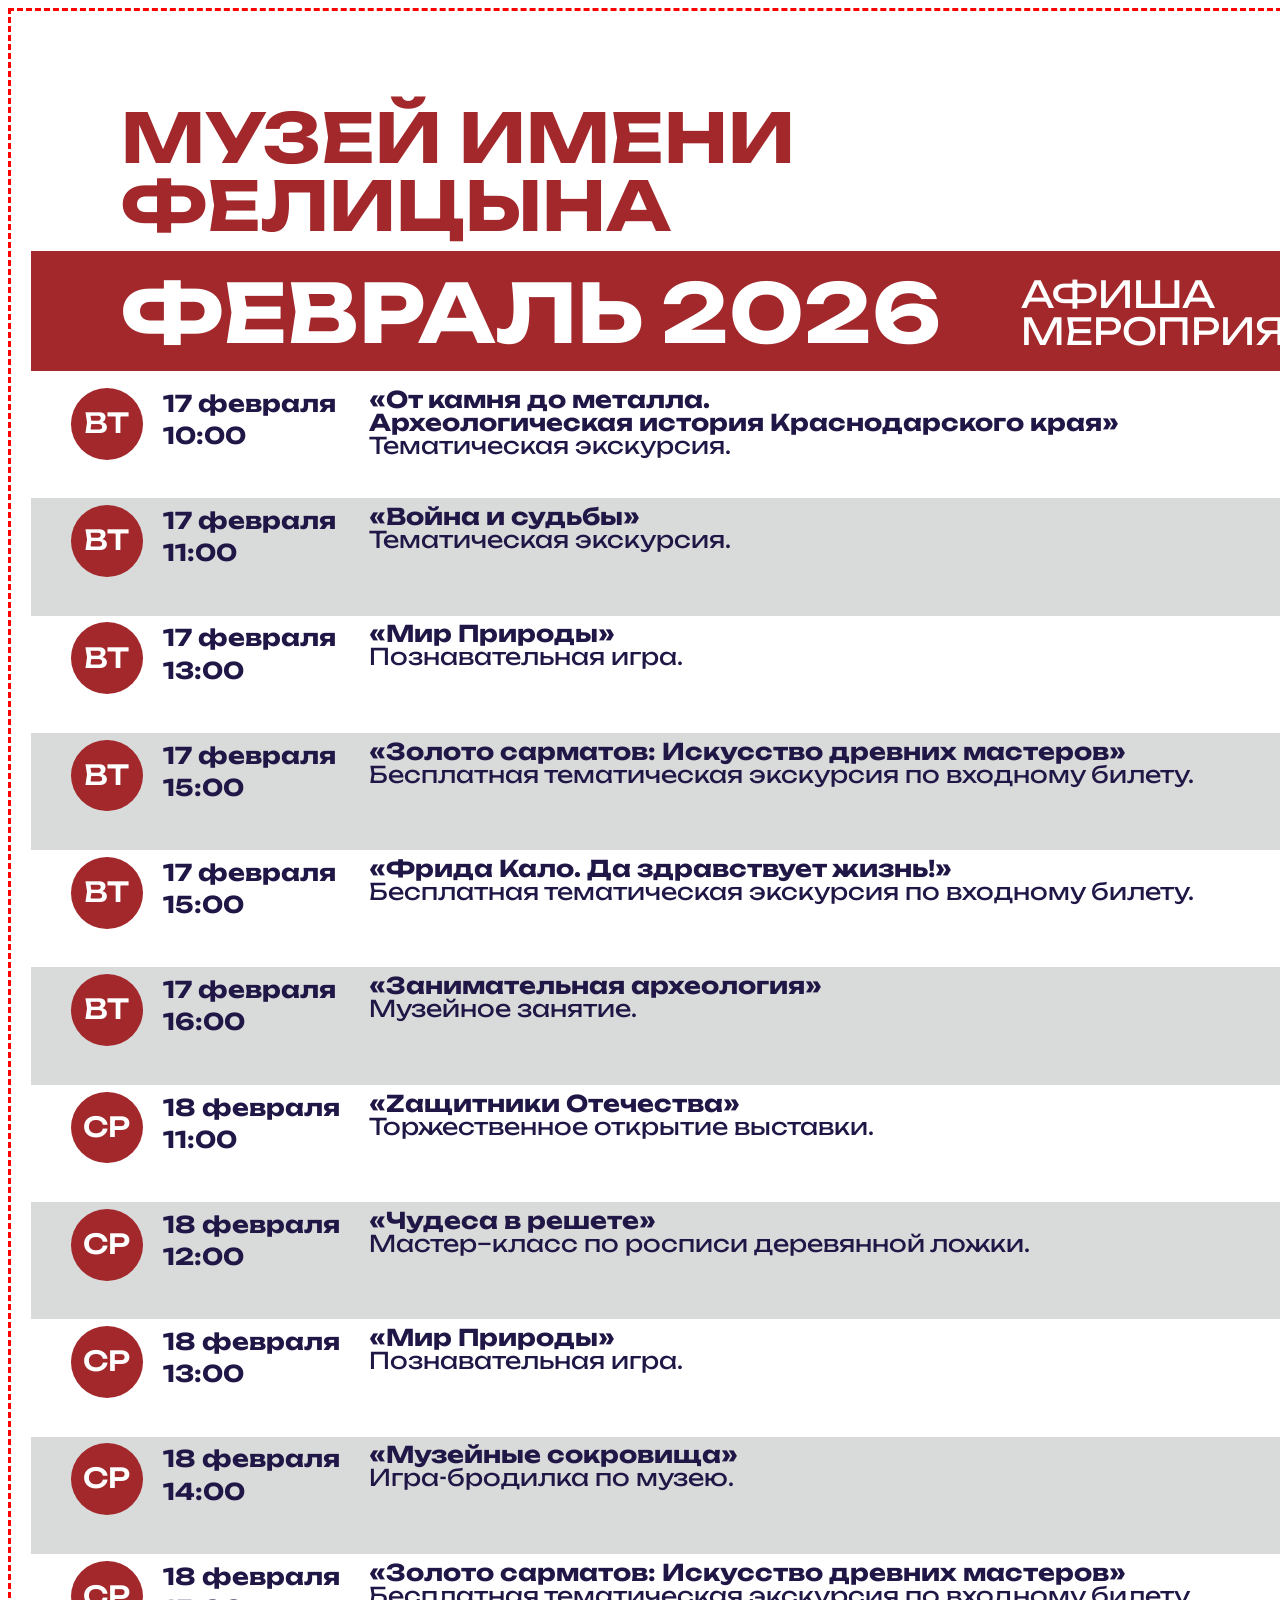
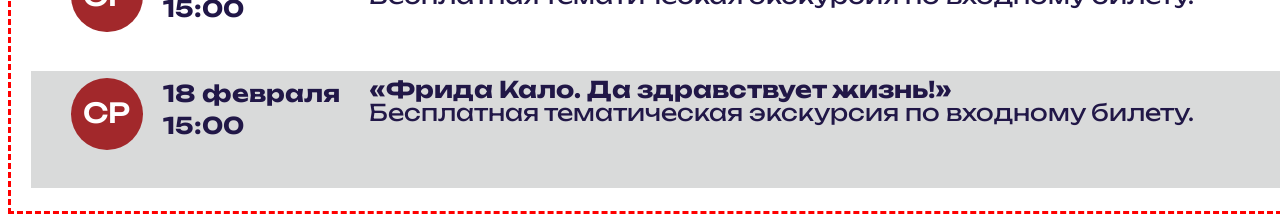
==== raspisanie_myzei.html @ f91c915f "Оригинал HTML/CSS" ====
<!doctype html>
<html lang="ru">
  <meta charset="utf-8" />
  <meta name="viewport" content="width=device-width, initial-scale=1" />
  <head>
    <link rel="stylesheet" href="raspisanie_myzei.css" />
    <link rel="preconnect" href="https://fonts.googleapis.com" />
    <link rel="preconnect" href="https://fonts.gstatic.com" crossorigin />
    <link
      href="https://fonts.googleapis.com/css2?family=Unbounded:wght@200..900&display=swap"
      rel="stylesheet"
    />
  </head>
  <body>
    <div class="table_wrap">
      <div class="table_head">
        <div class="header_item">
          <div class="">
            <p class="h2">МУЗЕЙ ИМЕНИ<br />ФЕЛИЦЫНА</p>
            <p class="h1">Февраль 2026</p>
          </div>
          <p class="h3">АФИША<br />МЕРОПРИЯТИЙ</p>
        </div>
        <div class="header_item peshie">
          <span>пешеходные экскурсии</span><br />
          по будням: 14:00, 15:00,<br />
          суббота: 11:00, воскресенье: 15:00
        </div>
        <div class="header_item">
          <img class="pushkin" src="pushkin.png" alt="" />
          <img class="buildings" src="buildings.png" alt="" />
          <p class="zapis">
            ЗАПИСЬ ПО ТЕЛЕФОНУ:<br />8 (861) 267 16 21<br />8 (861) 262 40 86
          </p>
        </div>
      </div>
      <ul>
        <li>
          <p>вт</p>
          <p>17 февраля<br />10:00</p>
          <p>
            <span
              >«От камня до металла.<br />Археологическая история Краснодарского
              края»</span
            ><br />
            Тематическая экскурсия.
          </p>
        </li>
        <li>
          <p>вт</p>
          <p>17 февраля<br />11:00</p>
          <p>
            <span>«Война и судьбы»</span><br />
            Тематическая экскурсия.
          </p>
        </li>
        <!-- <li>
        <p>вт</p>
        <p>17 февраля<br>14:00</p>
        <p><span>«Музейные сокровища»</span><br>
          Игра-бродилка по музею.</p>
      </li> -->
        <li>
          <p>вт</p>
          <p>17 февраля<br />13:00</p>
          <p>
            <span>«Мир Природы»</span><br />
            Познавательная игра.
          </p>
        </li>
        <li>
          <p>вт</p>
          <p>17 февраля<br />15:00</p>
          <p>
            <span>«Золото сарматов: Искусство древних мастеров»</span><br />
            Бесплатная тематическая экскурсия по входному билету.
          </p>
        </li>
        <li>
          <p>вт</p>
          <p>17 февраля<br />15:00</p>
          <p>
            <span>«Фрида Кало. Да здравствует жизнь!»</span><br />
            Бесплатная тематическая экскурсия по входному билету.
          </p>
        </li>
        <li>
          <p>вт</p>
          <p>17 февраля<br />16:00</p>
          <p>
            <span>«Занимательная археология»</span><br />
            Музейное занятие.
          </p>
        </li>
        <li>
          <p>ср</p>
          <p>18 февраля<br />11:00</p>
          <p>
            <span>«Zащитники Отечества»</span><br />
            Торжественное открытие выставки.
          </p>
        </li>
        <li>
          <p>ср</p>
          <p>18 февраля<br />12:00</p>
          <p>
            <span>«Чудеса в решете»</span><br />
            Мастер–класс по росписи деревянной ложки.
          </p>
        </li>
        <!-- <li>
        <p>ср</p>
        <p>18 февраля<br>11:00</p>
        <p><span>«Война и судьбы»</span><br>
        Тематическая экскурсия.</p>
      </li> -->
        <li>
          <p>ср</p>
          <p>18 февраля<br />13:00</p>
          <p>
            <span>«Мир Природы»</span><br />
            Познавательная игра.
          </p>
        </li>
        <li>
          <p>ср</p>
          <p>18 февраля<br />14:00</p>
          <p>
            <span>«Музейные сокровища»</span><br />
            Игра-бродилка по музею.
          </p>
        </li>
        <li>
          <p>ср</p>
          <p>18 февраля<br />15:00</p>
          <p>
            <span>«Золото сарматов: Искусство древних мастеров»</span><br />
            Бесплатная тематическая экскурсия по входному билету.
          </p>
        </li>
        <li>
          <p>ср</p>
          <p>18 февраля<br />15:00</p>
          <p>
            <span>«Фрида Кало. Да здравствует жизнь!»</span><br />
            Бесплатная тематическая экскурсия по входному билету.
          </p>
        </li>
        <li>
          <p>ср</p>
          <p>18 февраля<br />15:00</p>
          <p>
            <span>«Хлеб-кормилец»</span><br />
            Интерактивное мероприятие.
          </p>
        </li>
        <li>
          <p>ср</p>
          <p>18 февраля<br />16:00</p>
          <p>
            <span>«Занимательная археология»</span><br />
            Музейное занятие.
          </p>
        </li>
        <!-- <li>
        <p>ср</p>
        <p>18 февраля<br>16:00</p>
        <p><span>«Богомолы – насекомые с другой планеты»</span><br>
        Бесплатная авторская экскурсия с розыгрышем призов по цене входного билета на выставку. В конце викторина и розыгрыш призов!</p>
      </li> -->
        <!-- <li>
        <p>ср</p>
        <p>18 февраля<br>17:00</p>
        <p><span>Открытое кормление ящериц, богомолов и пауков</span><br>
        Вход по билету на выставку<br>«Богомолы – насекомые с другой планеты».</p>
      </li> -->
        <li>
          <p>чт</p>
          <p>19 февраля<br />11:00</p>
          <p>
            <span>«Защитники Отечества»</span><br />
            Музыкальная гостиная.
          </p>
        </li>
        <!-- <li>
        <p>чт</p>
        <p>19 февраля<br>11:00</p>
        <p><span>«Чудеса в решете»</span><br>
        Мастер-класс по созданию авторского сувенира.</p>
      </li> -->
        <li>
          <p>чт</p>
          <p>19 февраля<br />11:00</p>
          <p>
            <span>«Война и судьбы»</span><br />
            Тематическая экскурсия.
          </p>
        </li>
        <!-- <li>
        <p>чт</p>
        <p>19 февраля<br>14:00</p>
        <p><span>«Музейные сокровища»</span><br>
        Игра-бродилка по музею.</p>
      </li> -->
        <!-- <li>
        <p>чт</p>
        <p>19 февраля<br>14:00</p>
        <p><span>«Я видел это»</span><br>
        Пешеходная экскурсия.</p>
      </li> -->
        <li>
          <p>чт</p>
          <p>19 февраля<br />15:00</p>
          <p>
            <span>«Золото сарматов: Искусство древних мастеров»</span><br />
            Бесплатная тематическая экскурсия по входному билету.
          </p>
        </li>
        <li>
          <p>чт</p>
          <p>19 февраля<br />15:00</p>
          <p>
            <span>«Фрида Кало. Да здравствует жизнь!»</span><br />
            Бесплатная тематическая экскурсия по входному билету.
          </p>
        </li>
        <li>
          <p>чт</p>
          <p>19 февраля<br />16:00</p>
          <p>
            <span>«Прорыв»</span><br />
            Экскурсия–спектакль.
          </p>
        </li>
        <!-- <li>
        <p>чт</p>
        <p>19 февраля<br>19:00</p>
        <p><span>«В доме купцов Богарсуковых»</span><br>
        Тематическая экскурсия.</p>
      </li> -->
        <!-- <li>
        <p>чт</p>
        <p>19 февраля<br>12:00</p>
        <p><span>«Тайны и мифы страны фараонов»</span><br>
        Тематическая экскурсия по выставке<br>«Тайны древнего Египта».</p>
      </li> -->
        <!-- <li>
        <p>чт</p>
        <p>19 февраля<br>15:00</p>
        <p><span>«Подвиги древних героев»</span><br>
        Экскурсия-спектакль.</p>
      </li> -->
        <!-- <li>
        <p>чт</p>
        <p>19 февраля<br>15:00</p>
        <p><span>«Жизнь тропических обитателей»</span><br>
        Бесплатная авторская экскурсия. Вход по билету<br>на выставку «Богомолы – насекомые с другой планеты».</p>
      </li> -->
        <li>
          <p>чт</p>
          <p>19 февраля<br />18:30</p>
          <p>
            <span>«В старинном доме с лестницей витой»</span><br />
            Экскурсия-спектакль.
          </p>
        </li>
        <!-- <li>
        <p>чт</p>
        <p>19 февраля<br>18:30</p>
        <p><span>Литературное чаепитие «Охотники до чаю и романсов»</span><br>
        Музыкальный вечер в доме Богарсуковых.</p>
      </li> -->
        <!-- <li>
        <p>чт</p>
        <p>19 февраля<br>19:00</p>
        <p><span>«Загадки и тайны дома Богарсуковых»</span><br>
        Экскурсия-спектакль.</p>
      </li> -->
        <!-- <li>
        <p>пт</p>
        <p>20 февраля<br>11:00</p>
        <p><span>«Война и судьбы»</span><br>
        Тематическая экскурсия.</p>
      </li> -->
        <!-- <li>
        <p>пт</p>
        <p>20 февраля<br>14:00</p>
        <p><span>«Музейные сокровища»</span><br>
        Игра-бродилка по музею.</p>
      </li> -->
        <li>
          <p>пт</p>
          <p>20 февраля<br />14:00</p>
          <p>
            <span>«История Кубани. Земляки и соседи»</span><br />
            Игра-путешествие.
          </p>
        </li>
        <li>
          <p>пт</p>
          <p>20 февраля<br />15:00</p>
          <p>
            <span>«Музей для малышей»</span><br />
            Экскурсия-спектакль.
          </p>
        </li>
        <li>
          <p>пт</p>
          <p>20 февраля<br />15:00</p>
          <p>
            <span>«Золото сарматов: Искусство древних мастеров»</span><br />
            Бесплатная тематическая экскурсия по входному билету.
          </p>
        </li>
        <li>
          <p>пт</p>
          <p>20 февраля<br />15:00</p>
          <p>
            <span>«Фрида Кало. Да здравствует жизнь!»</span><br />
            Бесплатная тематическая экскурсия по входному билету.
          </p>
        </li>
        <li>
          <p>пт</p>
          <p>20 февраля<br />16:00</p>
          <p>
            <span>«Занимательная археология»</span><br />
            Музейное занятие.
          </p>
        </li>
        <!-- <li>
        <p>пт</p>
        <p>20 февраля<br>15:00</p>
        <p><span>«Богомолы – насекомые с другой планеты»</span><br>
        Бесплатная авторская экскурсия с розыгрышем призов по цене входного билета на выставку.</p>
      </li> -->
        <!-- <li>
        <p>пт</p>
        <p>20 февраля<br>16:00</p>
        <p><span>Открытое кормление ящериц, богомолов и пауков</span><br>
        Вход по билету на выставку<br>«Богомолы – насекомые с другой планеты».</p>
      </li> -->
        <!-- <li>
        <p>пт</p>
        <p>20 февраля<br>15:30</p>
        <p><span>«Ящерицы: что мы о них знаем?»</span><br>
        Бесплатная авторская экскурсия о хамелеонах и эублефарах. Вход по билету на выставку<br>«Богомолы – насекомые с другой планеты».</p>
      </li> -->
        <li>
          <p>сб</p>
          <p>21 февраля<br />12:00, 15:00</p>
          <p>
            <span>«Фрида Кало. Да здравствует жизнь!»</span><br />
            Бесплатная тематическая экскурсия по входному билету.
          </p>
        </li>
        <li>
          <p>сб</p>
          <p>21 февраля<br />13:00</p>
          <p>
            <span>«Музейные сокровища»</span><br />
            Игра–бродилка по музею.
          </p>
        </li>
        <li>
          <p>сб</p>
          <p>21 февраля<br />14:00</p>
          <p>
            <span>«Святое воинство: образы защитников Отечества»</span><br />
            Тематическое мероприятие в рамках проекта Святое воинство6 образы
            защитников Отечества.
          </p>
        </li>
        <li>
          <p>сб</p>
          <p>21 февраля<br />15:00</p>
          <p>
            <span>«Чудеса в решете»</span><br />
            Мастер–класс по росписи деревянной ложки.
          </p>
        </li>
        <!-- <li>
        <p>сб</p>
        <p>21 февраля<br>11:00</p>
        <p><span>«Музейные сокровища»</span><br>
        Игра-бродилка по музею.</p>
      </li> -->
        <!-- <li>
        <p>сб</p>
        <p>21 февраля<br>14:00</p>
        <p><span>«Музей для малышей»</span><br>
        Интерактивная программа.</p>
      </li> -->
        <li>
          <p>сб</p>
          <p>21 февраля<br />15:00</p>
          <p>
            <span>«Золото сарматов: Искусство древних мастеров»</span><br />
            Бесплатная тематическая экскурсия по входному билету.
          </p>
        </li>
        <!-- <li>
        <p>сб</p>
        <p>21 февраля<br>15:00</p>
        <p><span>«Золото сарматов: Искусство древних мастеров»</span><br>
        Бесплатная тематическая экскурсия по входному билету.</p>
      </li> -->
        <li>
          <p>сб</p>
          <p>21 февраля<br />15:00</p>
          <p>
            <span>«Богомолы – насекомые с другой планеты»</span><br />
            Бесплатная авторская экскурсия по цене входного билета на выставку.
            В конце викторина и розыгрыш призов!
          </p>
        </li>
        <li>
          <p>сб</p>
          <p>21 февраля<br />16:00</p>
          <p>
            <span>Открытое кормление ящериц, богомолов и пауков</span><br />
            Вход по билету на выставку<br />«Богомолы – насекомые с другой
            планеты».
          </p>
        </li>
        <li>
          <p>сб</p>
          <p>21 февраля<br />17:30</p>
          <p>
            <span
              >Встреча с Сергеем Котловым-бардом, член Союза деятелей авторской
              песни</span
            ><br />
          </p>
        </li>
        <!-- <li>
        <p>сб</p>
        <p>21 февраля<br>17:00</p>
        <p><span>Тематическая программа в рамках работы выставки<br>«Высоцкий. Голос эпохи»</span><br>
        </p>
      </li> -->
        <!--
      <li>
        <p>сб</p>
        <p>21 февраля<br>19:00</p>
        <p><span>«В старинном доме с лестницей витой»</span><br>
        Экскурсия-спектакль.</p>
      </li> -->
        <!-- <li>
        <p>сб</p>
        <p>21 февраля<br>19:00</p>
        <p><span>«Загадки и тайны дома Богарсуковых»</span><br>
        Экскурсия-спектакль.</p>
      </li> -->
        <!-- <li>
        <p>вс</p>
        <p>22 февраля<br>11:00</p>
        <p><span>«Чудеса в решете»</span><br>
          Мастер–класс по росписи деревянной ложки.</p>
      </li> -->
        <li>
          <p>вс</p>
          <p>22 февраля<br />12:00, 15:00</p>
          <p>
            <span>«Фрида Кало. Да здравствует жизнь!»</span><br />
            Бесплатная тематическая экскурсия по входному билету.
          </p>
        </li>
        <!-- <li>
        <p>вс</p>
        <p>22 февраля<br>15:00</p>
        <p><span>«Чудеса в решете»</span><br>
        Мастер–класс по росписи деревянной ложки.</p>
      </li> -->
        <li>
          <p>вс</p>
          <p>22 февраля<br />15:00</p>
          <p>
            <span>«Золото сарматов: Искусство древних мастеров»</span><br />
            Бесплатная тематическая экскурсия по входному билету.
          </p>
        </li>
        <!-- <li>
        <p>вс</p>
        <p>22 февраля<br>16:00</p>
        <p><span>«В доме купцов Богарсуковых»</span><br>
        Тематическая экскурсия.</p>
      </li> -->
        <!-- <li>
        <p>вс</p>
        <p>22 февраля<br>15:00</p>
        <p><span>«Высоцкий. Голос эпохи»</span><br>
        Тематическая программа в рамках работы выставки.</p>
      </li> -->

        <!-- <li></li> -->
        <li></li>

        <!--  -->
        <div class="raspisanie">
          <p>
            <span>РЕЖИМ РАБОТЫ:</span><br />
            <span>Понедельник:</span> выходной<br />
            <span>Вторник:</span> 10:00 – 18:00 (касса до 17:30)<br />
            <span>Среда:</span> 10:00 – 18:00 (касса до 17:30)<br />
            <span>Четверг:</span> 10:00 – 20:00 (касса до 19:30)<br />
            <span>Пятница:</span> 10:00 – 17:00 (касса до 16:30)<br />
            <span>Суббота:</span> 10:00 – 20:00 (касса до19:30)<br />
            <span>Воскресенье:</span> 10:00 – 18:00 (касса до 17:30)
          </p>
          <div class="qrcode">
            <p>Телеграм-канал музея<br />имени Фелицина</p>
            <img src="qrcode.png" alt="" />
          </div>
        </div>
      </ul>
    </div>
  </body>
</html>
---- raspisanie_myzei.css ----
/* <weight>: Use a value from 200 to 900
 <uniquifier>: Use a unique and descriptive class name */

/* .unbounded-<uniquifier> {
  font-family: "Unbounded", serif;
  font-optical-sizing: auto;
  font-weight: <weight>;
  font-style: normal;
} */
body {
  font-family: "Unbounded", serif;
  line-height: 1;
  color: #211747;
}
p {
  margin: 0;
}
.table_wrap {
  border: dashed red;
  padding: 60px 20px 40px;
  width: 3800px;
  height: 1700px;
}
/* header */
.table_head {
  display: flex;
  justify-content: space-between;
  height: 300px;
}
.table_head::after {
  content: "";
  display: block;
  position: absolute;
  top: 251px;
  height: 120px;
  width: 3100px;
  background-color: #a2282b;
  z-index: -1;
}
.header_item {
  display: flex;
  align-items: end;
  margin-left: 50px;
}
p.h1 {
  font-weight: bolder;
  font-size: 81px;
  color: white;
  padding-left: 40px;
  padding-top: 20px;
  padding-bottom: 18px;
  text-transform: uppercase;
}
p.h2 {
  font-weight: bolder;
  font-size: 68px;
  color: #a2282b;
  padding-bottom: 12px;
  padding-left: 40px;
}
p.h3 {
  font-size: 37px;
  color: white;
  padding-left: 80px;
  padding-top: 21px;
  padding-bottom: 21px;
}
.peshie {
  width: 30%;
  display: block;
  align-self: flex-start;
  font-size: 35px;
  text-align: right;
  padding-top: 20px;
  font-weight: bold;
  color: #a2282b;
}
.peshie > span {
  font-size: 45px;
  text-transform: uppercase;
  line-height: 1.3;
}
.pushkin {
  height: 295px;
  padding-bottom: 10px;
}
.buildings {
  height: 300px;
}
p.zapis {
  position: fixed;
  left: 3320px;
  color: white;
  /* padding-top: 28px;
  padding-bottom: 29px; */
  padding-top: 16px;
  padding-bottom: 17px;
  line-height: 1.1;
  text-align: right;
  /* font-size: 28px; */
  font-size: 26px;
}

/* body */
ul {
  list-style: none;
  display: flex;
  flex-direction: column;
  flex-wrap: wrap;
  justify-content: flex-start;
  align-items: center;
  max-width: 3800px;
  height: 1430px;
  /* max-height: 1530px; */
  margin-top: 10px;
  padding-left: 0px;
}
li {
  display: flex;
  flex-basis: 6.3em;
  width: 32.3%;
  padding-left: 40px;
  padding-top: 0.7em;
}
li > p {
  display: block;
  font-weight: bold;
}
li > p:nth-child(1) {
  font-size: 1.2em;
  display: flex;
  align-items: center;
  justify-content: center;
  width: 2em;
  height: 2em;
  background-color: #a2282b;
  text-align: center;
  border-radius: 50%;
  margin-right: 20px;
  min-width: 2em;
  min-height: 2em;
  color: white;
  text-transform: uppercase;
  font-weight: 500;
  padding: 0.3em;
}
li > p:nth-child(2) {
  padding-right: 20px;
  min-width: 8.1em;
  line-height: 1.4;
}
li > p:nth-child(3) {
  font-weight: normal;
  padding-bottom: 15px;
  padding-right: 20px;
  min-width: 8em;
  min-height: 68px;
}
li > p:nth-child(3) > span {
  font-weight: bold;
}
ul > li:nth-child(odd) {
  background-color: white;
}

ul > li:nth-child(even) {
  background-color: #d9dada;
}
.raspisanie {
  width: 31.1%;
  padding-left: 80px;
  padding-top: 30px;
  display: flex;
  font-weight: 500;
  line-height: 1.4;
}
.raspisanie > p > span {
  color: #a2282b;
}
.qrcode > img {
  display: block;
  width: 260px;
}
.raspisanie > p {
  flex-basis: 60%;
}
.qrcode {
  flex-basis: 40%;
  padding-left: 20px;
}
.daily_columns {
  display: flex;
  flex-direction: row;
  width: 3800px;
  display: none;
}
.daily {
  display: block;
  padding-top: 50px;
  height: auto;
  width: 33%;
  margin-left: 2%;
}
.daily > li {
  width: 100%;
}

/*  */
/* правки высоты */
html {
  font-size: 23px;
}
/* 23px */
li {
  flex-basis: 4.8em;
  padding-top: 0.3em;
}
/* li > p:nth-child(3) {
  min-height:66px;
} */

/* p.h1 {
  font-size: 46px;
  padding-top: 34px;
  padding-bottom: 39px;
} */

.raspisanie {
  display: none;
}

/* li > p:nth-child(3) {
  padding-bottom: 0.2em;
} */

/* Расширить ряд */
/* ul > li:nth-child(12n+6){
  flex-basis: 4.7em;
} */

/* 2ой и 3ий ряд */
/* ul > li:nth-child(2n + 12) {
  background-color: white;
}
ul > li:nth-child(2n + 13) {
  background-color: #d9dada;
}
ul > li:nth-child(2n + 23) {
  background-color: white;
}
ul > li:nth-child(2n + 24) {
  background-color: #d9dada;
} */

/*  */
/* мобильная версия */
@media screen and (max-width: 900px) {
  html {
    font-size: 42px;
  }
  .table_wrap {
    width: 2400px;
    height: auto;
  }
  .table_head::after {
    width: 2400px;
    height: 122px;
  }
  .header_item > div {
    align-self: flex-start;
  }
  p.h1 {
    font-size: 72px;
  }
  p.h2 {
    font-size: 77px;
    padding-top: 15px;
  }
  p.h3 {
    position: absolute;
    padding-top: 46px;
    left: 1306px;
  }
  .pushkin {
    align-self: flex-start;
    height: 170px;
  }
  .raspisanie {
    display: none;
  }
  ul {
    max-width: 2400px;
    height: auto;
  }
  li {
    flex-basis: 3.8em !important;
    width: 98%;
  }
  p.zapis {
    display: none;
  }
  .peshie {
    display: none;
  }
  .daily_columns {
    display: none;
  }
  ul > li:nth-child(odd) {
    background-color: white !important;
  }

  ul > li:nth-child(even) {
    background-color: #d9dada !important;
  }
}
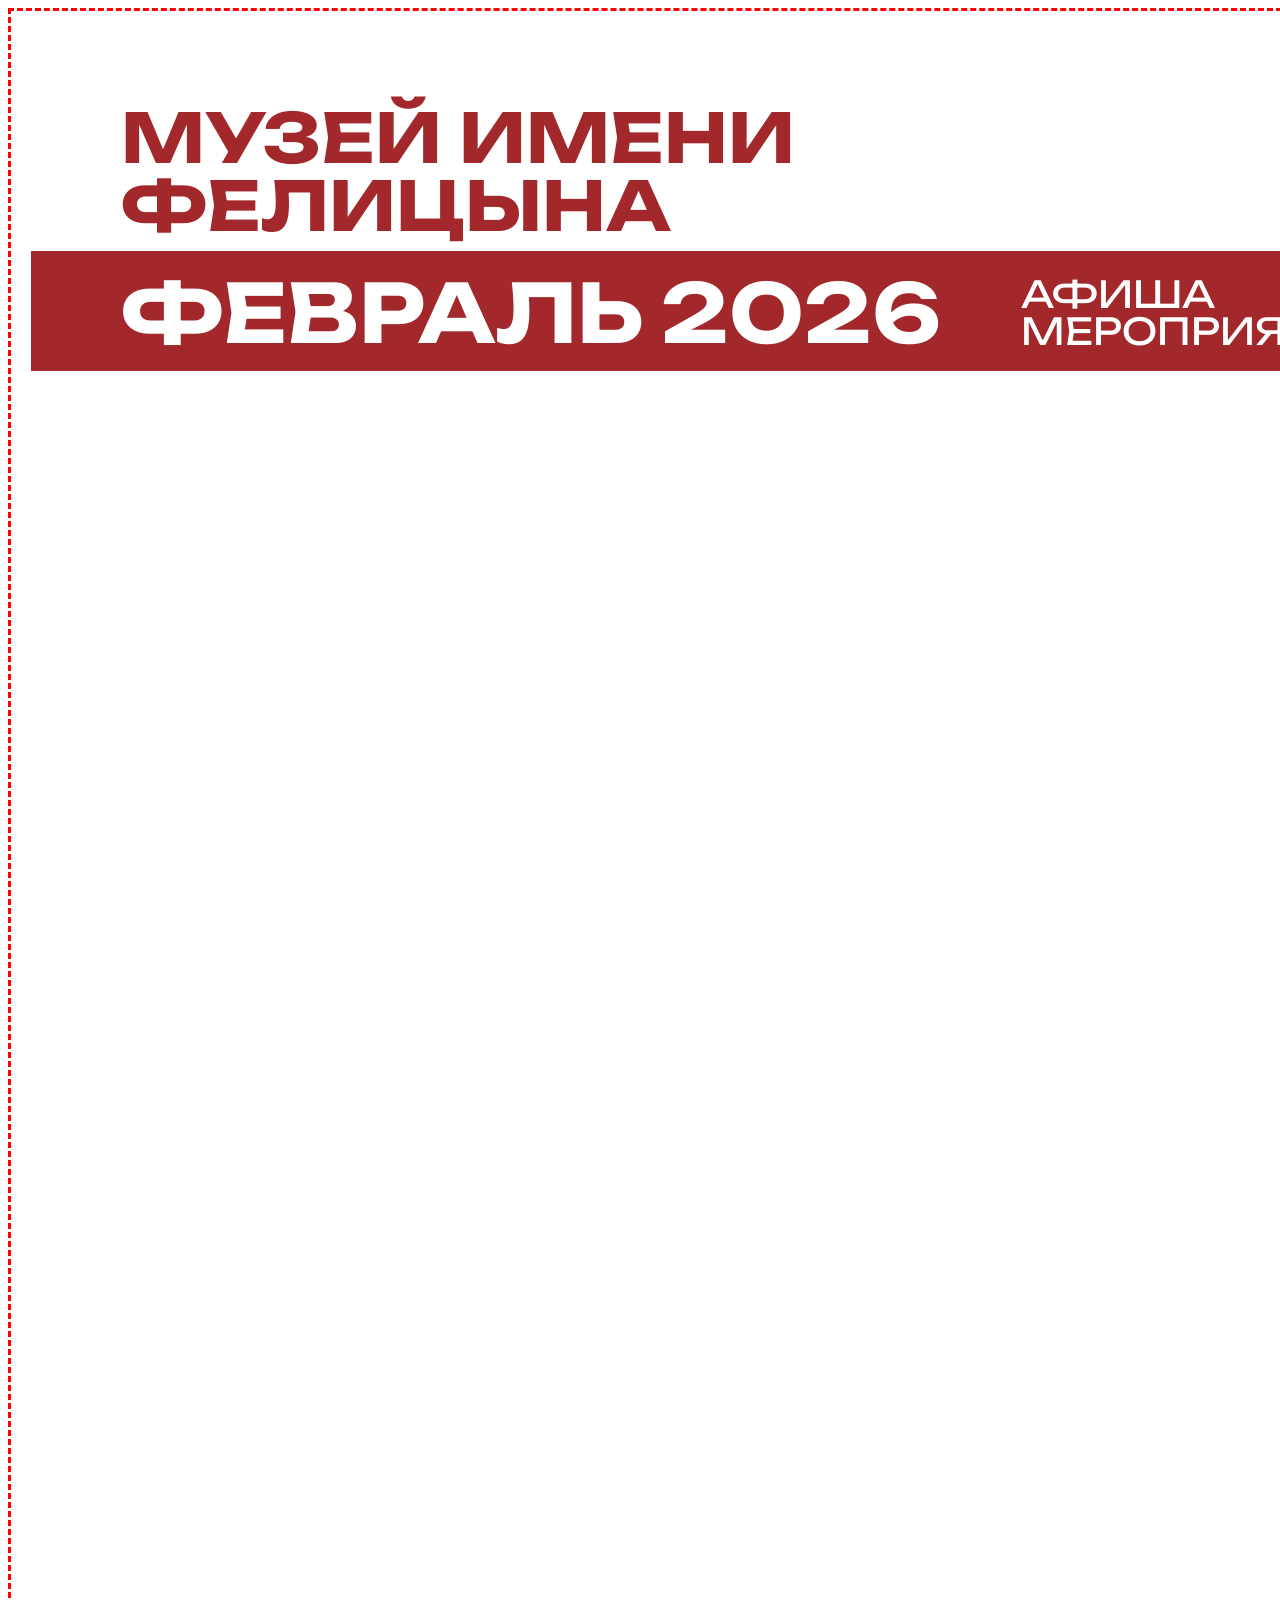
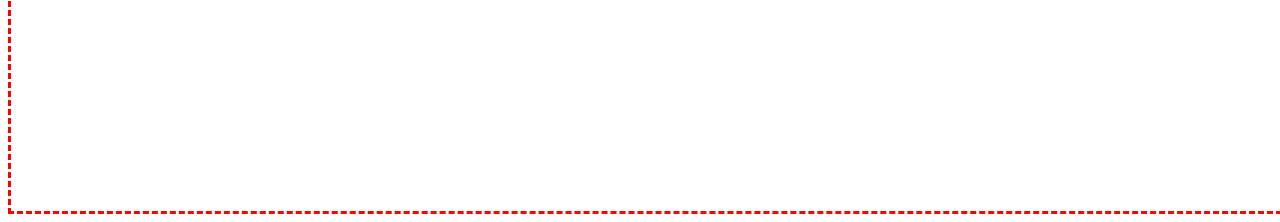
==== commit b59993fb: "Пытаюсь с чатом жпт разобраться как сделать - не получается" ====
--- a/raspisanie_myzei.html
+++ b/raspisanie_myzei.html
@@ -34,486 +34,8 @@
           </p>
         </div>
       </div>
-      <ul>
-        <li>
-          <p>вт</p>
-          <p>17 февраля<br />10:00</p>
-          <p>
-            <span
-              >«От камня до металла.<br />Археологическая история Краснодарского
-              края»</span
-            ><br />
-            Тематическая экскурсия.
-          </p>
-        </li>
-        <li>
-          <p>вт</p>
-          <p>17 февраля<br />11:00</p>
-          <p>
-            <span>«Война и судьбы»</span><br />
-            Тематическая экскурсия.
-          </p>
-        </li>
-        <!-- <li>
-        <p>вт</p>
-        <p>17 февраля<br>14:00</p>
-        <p><span>«Музейные сокровища»</span><br>
-          Игра-бродилка по музею.</p>
-      </li> -->
-        <li>
-          <p>вт</p>
-          <p>17 февраля<br />13:00</p>
-          <p>
-            <span>«Мир Природы»</span><br />
-            Познавательная игра.
-          </p>
-        </li>
-        <li>
-          <p>вт</p>
-          <p>17 февраля<br />15:00</p>
-          <p>
-            <span>«Золото сарматов: Искусство древних мастеров»</span><br />
-            Бесплатная тематическая экскурсия по входному билету.
-          </p>
-        </li>
-        <li>
-          <p>вт</p>
-          <p>17 февраля<br />15:00</p>
-          <p>
-            <span>«Фрида Кало. Да здравствует жизнь!»</span><br />
-            Бесплатная тематическая экскурсия по входному билету.
-          </p>
-        </li>
-        <li>
-          <p>вт</p>
-          <p>17 февраля<br />16:00</p>
-          <p>
-            <span>«Занимательная археология»</span><br />
-            Музейное занятие.
-          </p>
-        </li>
-        <li>
-          <p>ср</p>
-          <p>18 февраля<br />11:00</p>
-          <p>
-            <span>«Zащитники Отечества»</span><br />
-            Торжественное открытие выставки.
-          </p>
-        </li>
-        <li>
-          <p>ср</p>
-          <p>18 февраля<br />12:00</p>
-          <p>
-            <span>«Чудеса в решете»</span><br />
-            Мастер–класс по росписи деревянной ложки.
-          </p>
-        </li>
-        <!-- <li>
-        <p>ср</p>
-        <p>18 февраля<br>11:00</p>
-        <p><span>«Война и судьбы»</span><br>
-        Тематическая экскурсия.</p>
-      </li> -->
-        <li>
-          <p>ср</p>
-          <p>18 февраля<br />13:00</p>
-          <p>
-            <span>«Мир Природы»</span><br />
-            Познавательная игра.
-          </p>
-        </li>
-        <li>
-          <p>ср</p>
-          <p>18 февраля<br />14:00</p>
-          <p>
-            <span>«Музейные сокровища»</span><br />
-            Игра-бродилка по музею.
-          </p>
-        </li>
-        <li>
-          <p>ср</p>
-          <p>18 февраля<br />15:00</p>
-          <p>
-            <span>«Золото сарматов: Искусство древних мастеров»</span><br />
-            Бесплатная тематическая экскурсия по входному билету.
-          </p>
-        </li>
-        <li>
-          <p>ср</p>
-          <p>18 февраля<br />15:00</p>
-          <p>
-            <span>«Фрида Кало. Да здравствует жизнь!»</span><br />
-            Бесплатная тематическая экскурсия по входному билету.
-          </p>
-        </li>
-        <li>
-          <p>ср</p>
-          <p>18 февраля<br />15:00</p>
-          <p>
-            <span>«Хлеб-кормилец»</span><br />
-            Интерактивное мероприятие.
-          </p>
-        </li>
-        <li>
-          <p>ср</p>
-          <p>18 февраля<br />16:00</p>
-          <p>
-            <span>«Занимательная археология»</span><br />
-            Музейное занятие.
-          </p>
-        </li>
-        <!-- <li>
-        <p>ср</p>
-        <p>18 февраля<br>16:00</p>
-        <p><span>«Богомолы – насекомые с другой планеты»</span><br>
-        Бесплатная авторская экскурсия с розыгрышем призов по цене входного билета на выставку. В конце викторина и розыгрыш призов!</p>
-      </li> -->
-        <!-- <li>
-        <p>ср</p>
-        <p>18 февраля<br>17:00</p>
-        <p><span>Открытое кормление ящериц, богомолов и пауков</span><br>
-        Вход по билету на выставку<br>«Богомолы – насекомые с другой планеты».</p>
-      </li> -->
-        <li>
-          <p>чт</p>
-          <p>19 февраля<br />11:00</p>
-          <p>
-            <span>«Защитники Отечества»</span><br />
-            Музыкальная гостиная.
-          </p>
-        </li>
-        <!-- <li>
-        <p>чт</p>
-        <p>19 февраля<br>11:00</p>
-        <p><span>«Чудеса в решете»</span><br>
-        Мастер-класс по созданию авторского сувенира.</p>
-      </li> -->
-        <li>
-          <p>чт</p>
-          <p>19 февраля<br />11:00</p>
-          <p>
-            <span>«Война и судьбы»</span><br />
-            Тематическая экскурсия.
-          </p>
-        </li>
-        <!-- <li>
-        <p>чт</p>
-        <p>19 февраля<br>14:00</p>
-        <p><span>«Музейные сокровища»</span><br>
-        Игра-бродилка по музею.</p>
-      </li> -->
-        <!-- <li>
-        <p>чт</p>
-        <p>19 февраля<br>14:00</p>
-        <p><span>«Я видел это»</span><br>
-        Пешеходная экскурсия.</p>
-      </li> -->
-        <li>
-          <p>чт</p>
-          <p>19 февраля<br />15:00</p>
-          <p>
-            <span>«Золото сарматов: Искусство древних мастеров»</span><br />
-            Бесплатная тематическая экскурсия по входному билету.
-          </p>
-        </li>
-        <li>
-          <p>чт</p>
-          <p>19 февраля<br />15:00</p>
-          <p>
-            <span>«Фрида Кало. Да здравствует жизнь!»</span><br />
-            Бесплатная тематическая экскурсия по входному билету.
-          </p>
-        </li>
-        <li>
-          <p>чт</p>
-          <p>19 февраля<br />16:00</p>
-          <p>
-            <span>«Прорыв»</span><br />
-            Экскурсия–спектакль.
-          </p>
-        </li>
-        <!-- <li>
-        <p>чт</p>
-        <p>19 февраля<br>19:00</p>
-        <p><span>«В доме купцов Богарсуковых»</span><br>
-        Тематическая экскурсия.</p>
-      </li> -->
-        <!-- <li>
-        <p>чт</p>
-        <p>19 февраля<br>12:00</p>
-        <p><span>«Тайны и мифы страны фараонов»</span><br>
-        Тематическая экскурсия по выставке<br>«Тайны древнего Египта».</p>
-      </li> -->
-        <!-- <li>
-        <p>чт</p>
-        <p>19 февраля<br>15:00</p>
-        <p><span>«Подвиги древних героев»</span><br>
-        Экскурсия-спектакль.</p>
-      </li> -->
-        <!-- <li>
-        <p>чт</p>
-        <p>19 февраля<br>15:00</p>
-        <p><span>«Жизнь тропических обитателей»</span><br>
-        Бесплатная авторская экскурсия. Вход по билету<br>на выставку «Богомолы – насекомые с другой планеты».</p>
-      </li> -->
-        <li>
-          <p>чт</p>
-          <p>19 февраля<br />18:30</p>
-          <p>
-            <span>«В старинном доме с лестницей витой»</span><br />
-            Экскурсия-спектакль.
-          </p>
-        </li>
-        <!-- <li>
-        <p>чт</p>
-        <p>19 февраля<br>18:30</p>
-        <p><span>Литературное чаепитие «Охотники до чаю и романсов»</span><br>
-        Музыкальный вечер в доме Богарсуковых.</p>
-      </li> -->
-        <!-- <li>
-        <p>чт</p>
-        <p>19 февраля<br>19:00</p>
-        <p><span>«Загадки и тайны дома Богарсуковых»</span><br>
-        Экскурсия-спектакль.</p>
-      </li> -->
-        <!-- <li>
-        <p>пт</p>
-        <p>20 февраля<br>11:00</p>
-        <p><span>«Война и судьбы»</span><br>
-        Тематическая экскурсия.</p>
-      </li> -->
-        <!-- <li>
-        <p>пт</p>
-        <p>20 февраля<br>14:00</p>
-        <p><span>«Музейные сокровища»</span><br>
-        Игра-бродилка по музею.</p>
-      </li> -->
-        <li>
-          <p>пт</p>
-          <p>20 февраля<br />14:00</p>
-          <p>
-            <span>«История Кубани. Земляки и соседи»</span><br />
-            Игра-путешествие.
-          </p>
-        </li>
-        <li>
-          <p>пт</p>
-          <p>20 февраля<br />15:00</p>
-          <p>
-            <span>«Музей для малышей»</span><br />
-            Экскурсия-спектакль.
-          </p>
-        </li>
-        <li>
-          <p>пт</p>
-          <p>20 февраля<br />15:00</p>
-          <p>
-            <span>«Золото сарматов: Искусство древних мастеров»</span><br />
-            Бесплатная тематическая экскурсия по входному билету.
-          </p>
-        </li>
-        <li>
-          <p>пт</p>
-          <p>20 февраля<br />15:00</p>
-          <p>
-            <span>«Фрида Кало. Да здравствует жизнь!»</span><br />
-            Бесплатная тематическая экскурсия по входному билету.
-          </p>
-        </li>
-        <li>
-          <p>пт</p>
-          <p>20 февраля<br />16:00</p>
-          <p>
-            <span>«Занимательная археология»</span><br />
-            Музейное занятие.
-          </p>
-        </li>
-        <!-- <li>
-        <p>пт</p>
-        <p>20 февраля<br>15:00</p>
-        <p><span>«Богомолы – насекомые с другой планеты»</span><br>
-        Бесплатная авторская экскурсия с розыгрышем призов по цене входного билета на выставку.</p>
-      </li> -->
-        <!-- <li>
-        <p>пт</p>
-        <p>20 февраля<br>16:00</p>
-        <p><span>Открытое кормление ящериц, богомолов и пауков</span><br>
-        Вход по билету на выставку<br>«Богомолы – насекомые с другой планеты».</p>
-      </li> -->
-        <!-- <li>
-        <p>пт</p>
-        <p>20 февраля<br>15:30</p>
-        <p><span>«Ящерицы: что мы о них знаем?»</span><br>
-        Бесплатная авторская экскурсия о хамелеонах и эублефарах. Вход по билету на выставку<br>«Богомолы – насекомые с другой планеты».</p>
-      </li> -->
-        <li>
-          <p>сб</p>
-          <p>21 февраля<br />12:00, 15:00</p>
-          <p>
-            <span>«Фрида Кало. Да здравствует жизнь!»</span><br />
-            Бесплатная тематическая экскурсия по входному билету.
-          </p>
-        </li>
-        <li>
-          <p>сб</p>
-          <p>21 февраля<br />13:00</p>
-          <p>
-            <span>«Музейные сокровища»</span><br />
-            Игра–бродилка по музею.
-          </p>
-        </li>
-        <li>
-          <p>сб</p>
-          <p>21 февраля<br />14:00</p>
-          <p>
-            <span>«Святое воинство: образы защитников Отечества»</span><br />
-            Тематическое мероприятие в рамках проекта Святое воинство6 образы
-            защитников Отечества.
-          </p>
-        </li>
-        <li>
-          <p>сб</p>
-          <p>21 февраля<br />15:00</p>
-          <p>
-            <span>«Чудеса в решете»</span><br />
-            Мастер–класс по росписи деревянной ложки.
-          </p>
-        </li>
-        <!-- <li>
-        <p>сб</p>
-        <p>21 февраля<br>11:00</p>
-        <p><span>«Музейные сокровища»</span><br>
-        Игра-бродилка по музею.</p>
-      </li> -->
-        <!-- <li>
-        <p>сб</p>
-        <p>21 февраля<br>14:00</p>
-        <p><span>«Музей для малышей»</span><br>
-        Интерактивная программа.</p>
-      </li> -->
-        <li>
-          <p>сб</p>
-          <p>21 февраля<br />15:00</p>
-          <p>
-            <span>«Золото сарматов: Искусство древних мастеров»</span><br />
-            Бесплатная тематическая экскурсия по входному билету.
-          </p>
-        </li>
-        <!-- <li>
-        <p>сб</p>
-        <p>21 февраля<br>15:00</p>
-        <p><span>«Золото сарматов: Искусство древних мастеров»</span><br>
-        Бесплатная тематическая экскурсия по входному билету.</p>
-      </li> -->
-        <li>
-          <p>сб</p>
-          <p>21 февраля<br />15:00</p>
-          <p>
-            <span>«Богомолы – насекомые с другой планеты»</span><br />
-            Бесплатная авторская экскурсия по цене входного билета на выставку.
-            В конце викторина и розыгрыш призов!
-          </p>
-        </li>
-        <li>
-          <p>сб</p>
-          <p>21 февраля<br />16:00</p>
-          <p>
-            <span>Открытое кормление ящериц, богомолов и пауков</span><br />
-            Вход по билету на выставку<br />«Богомолы – насекомые с другой
-            планеты».
-          </p>
-        </li>
-        <li>
-          <p>сб</p>
-          <p>21 февраля<br />17:30</p>
-          <p>
-            <span
-              >Встреча с Сергеем Котловым-бардом, член Союза деятелей авторской
-              песни</span
-            ><br />
-          </p>
-        </li>
-        <!-- <li>
-        <p>сб</p>
-        <p>21 февраля<br>17:00</p>
-        <p><span>Тематическая программа в рамках работы выставки<br>«Высоцкий. Голос эпохи»</span><br>
-        </p>
-      </li> -->
-        <!--
-      <li>
-        <p>сб</p>
-        <p>21 февраля<br>19:00</p>
-        <p><span>«В старинном доме с лестницей витой»</span><br>
-        Экскурсия-спектакль.</p>
-      </li> -->
-        <!-- <li>
-        <p>сб</p>
-        <p>21 февраля<br>19:00</p>
-        <p><span>«Загадки и тайны дома Богарсуковых»</span><br>
-        Экскурсия-спектакль.</p>
-      </li> -->
-        <!-- <li>
-        <p>вс</p>
-        <p>22 февраля<br>11:00</p>
-        <p><span>«Чудеса в решете»</span><br>
-          Мастер–класс по росписи деревянной ложки.</p>
-      </li> -->
-        <li>
-          <p>вс</p>
-          <p>22 февраля<br />12:00, 15:00</p>
-          <p>
-            <span>«Фрида Кало. Да здравствует жизнь!»</span><br />
-            Бесплатная тематическая экскурсия по входному билету.
-          </p>
-        </li>
-        <!-- <li>
-        <p>вс</p>
-        <p>22 февраля<br>15:00</p>
-        <p><span>«Чудеса в решете»</span><br>
-        Мастер–класс по росписи деревянной ложки.</p>
-      </li> -->
-        <li>
-          <p>вс</p>
-          <p>22 февраля<br />15:00</p>
-          <p>
-            <span>«Золото сарматов: Искусство древних мастеров»</span><br />
-            Бесплатная тематическая экскурсия по входному билету.
-          </p>
-        </li>
-        <!-- <li>
-        <p>вс</p>
-        <p>22 февраля<br>16:00</p>
-        <p><span>«В доме купцов Богарсуковых»</span><br>
-        Тематическая экскурсия.</p>
-      </li> -->
-        <!-- <li>
-        <p>вс</p>
-        <p>22 февраля<br>15:00</p>
-        <p><span>«Высоцкий. Голос эпохи»</span><br>
-        Тематическая программа в рамках работы выставки.</p>
-      </li> -->
-
-        <!-- <li></li> -->
-        <li></li>
-
-        <!--  -->
-        <div class="raspisanie">
-          <p>
-            <span>РЕЖИМ РАБОТЫ:</span><br />
-            <span>Понедельник:</span> выходной<br />
-            <span>Вторник:</span> 10:00 – 18:00 (касса до 17:30)<br />
-            <span>Среда:</span> 10:00 – 18:00 (касса до 17:30)<br />
-            <span>Четверг:</span> 10:00 – 20:00 (касса до 19:30)<br />
-            <span>Пятница:</span> 10:00 – 17:00 (касса до 16:30)<br />
-            <span>Суббота:</span> 10:00 – 20:00 (касса до19:30)<br />
-            <span>Воскресенье:</span> 10:00 – 18:00 (касса до 17:30)
-          </p>
-          <div class="qrcode">
-            <p>Телеграм-канал музея<br />имени Фелицина</p>
-            <img src="qrcode.png" alt="" />
-          </div>
-        </div>
-      </ul>
+      <ul id="events"></ul>
     </div>
+    <script src="script.js"></script>
   </body>
 </html>
